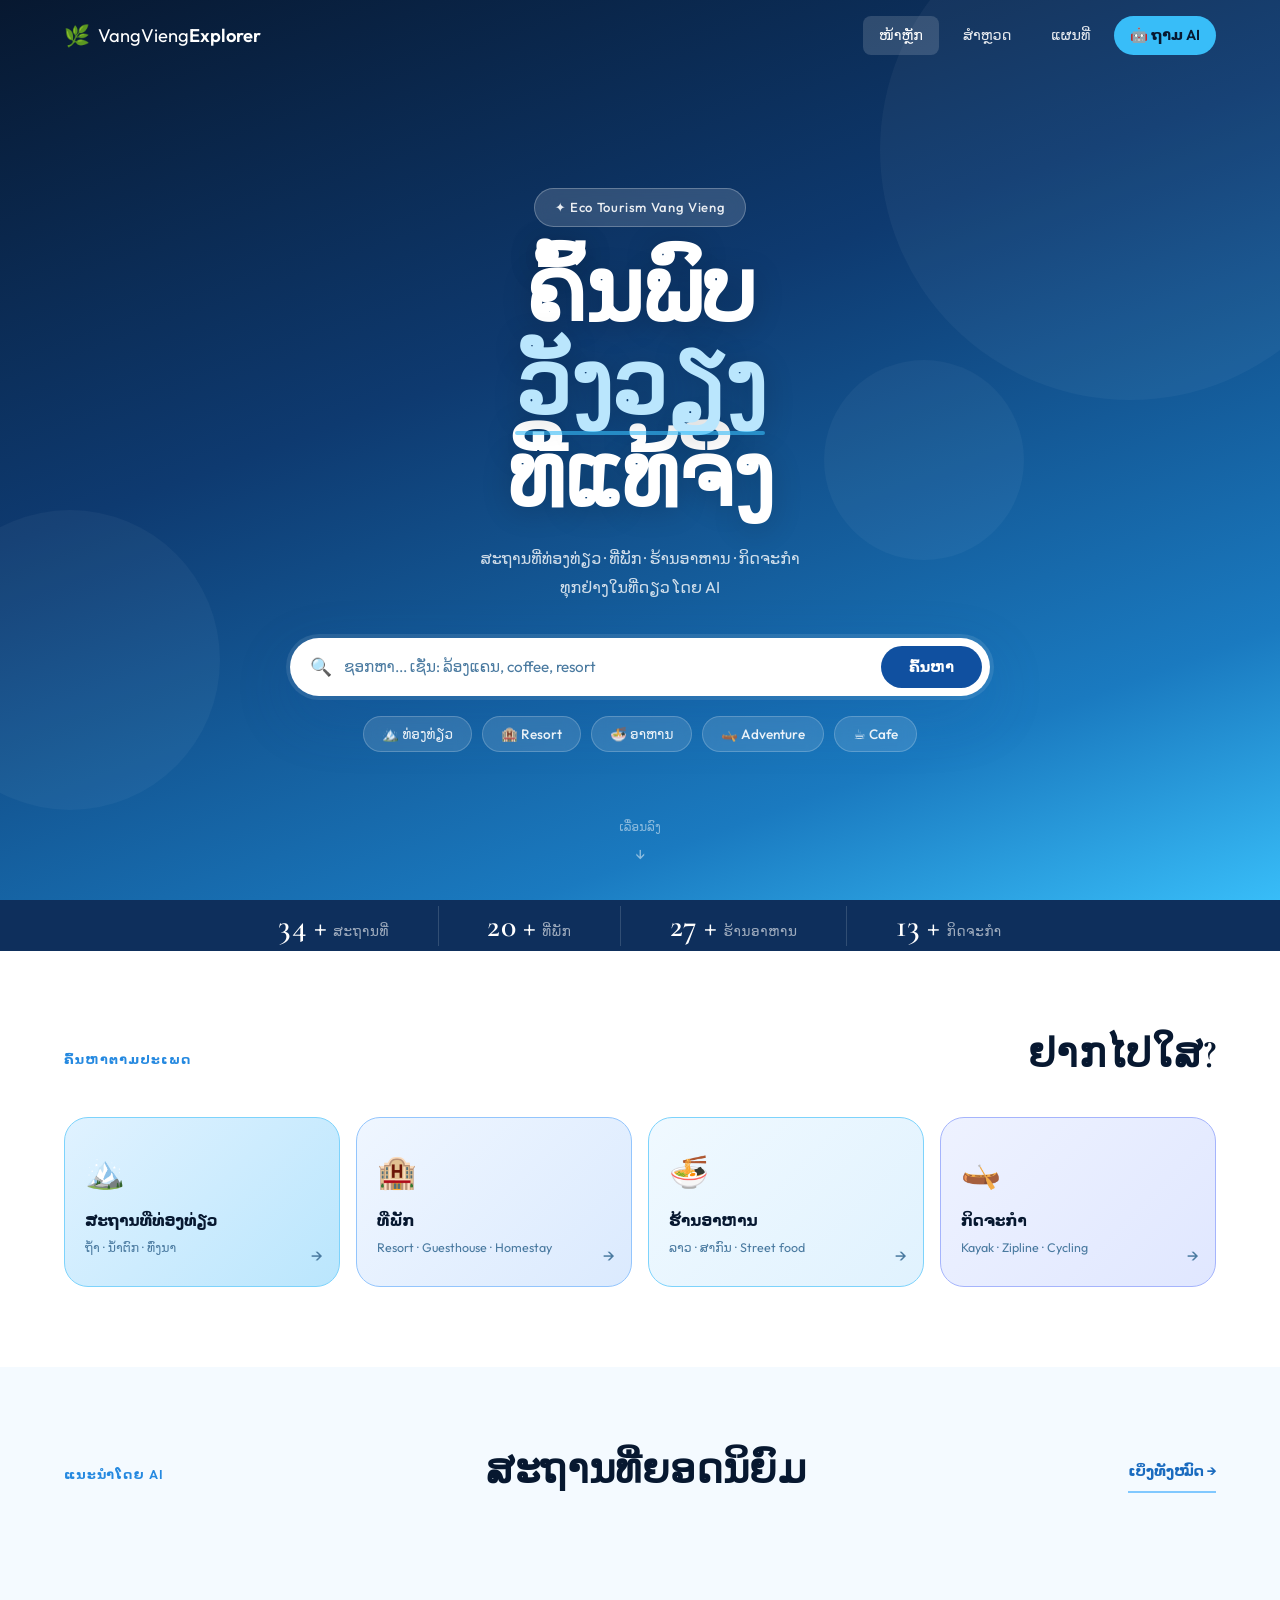
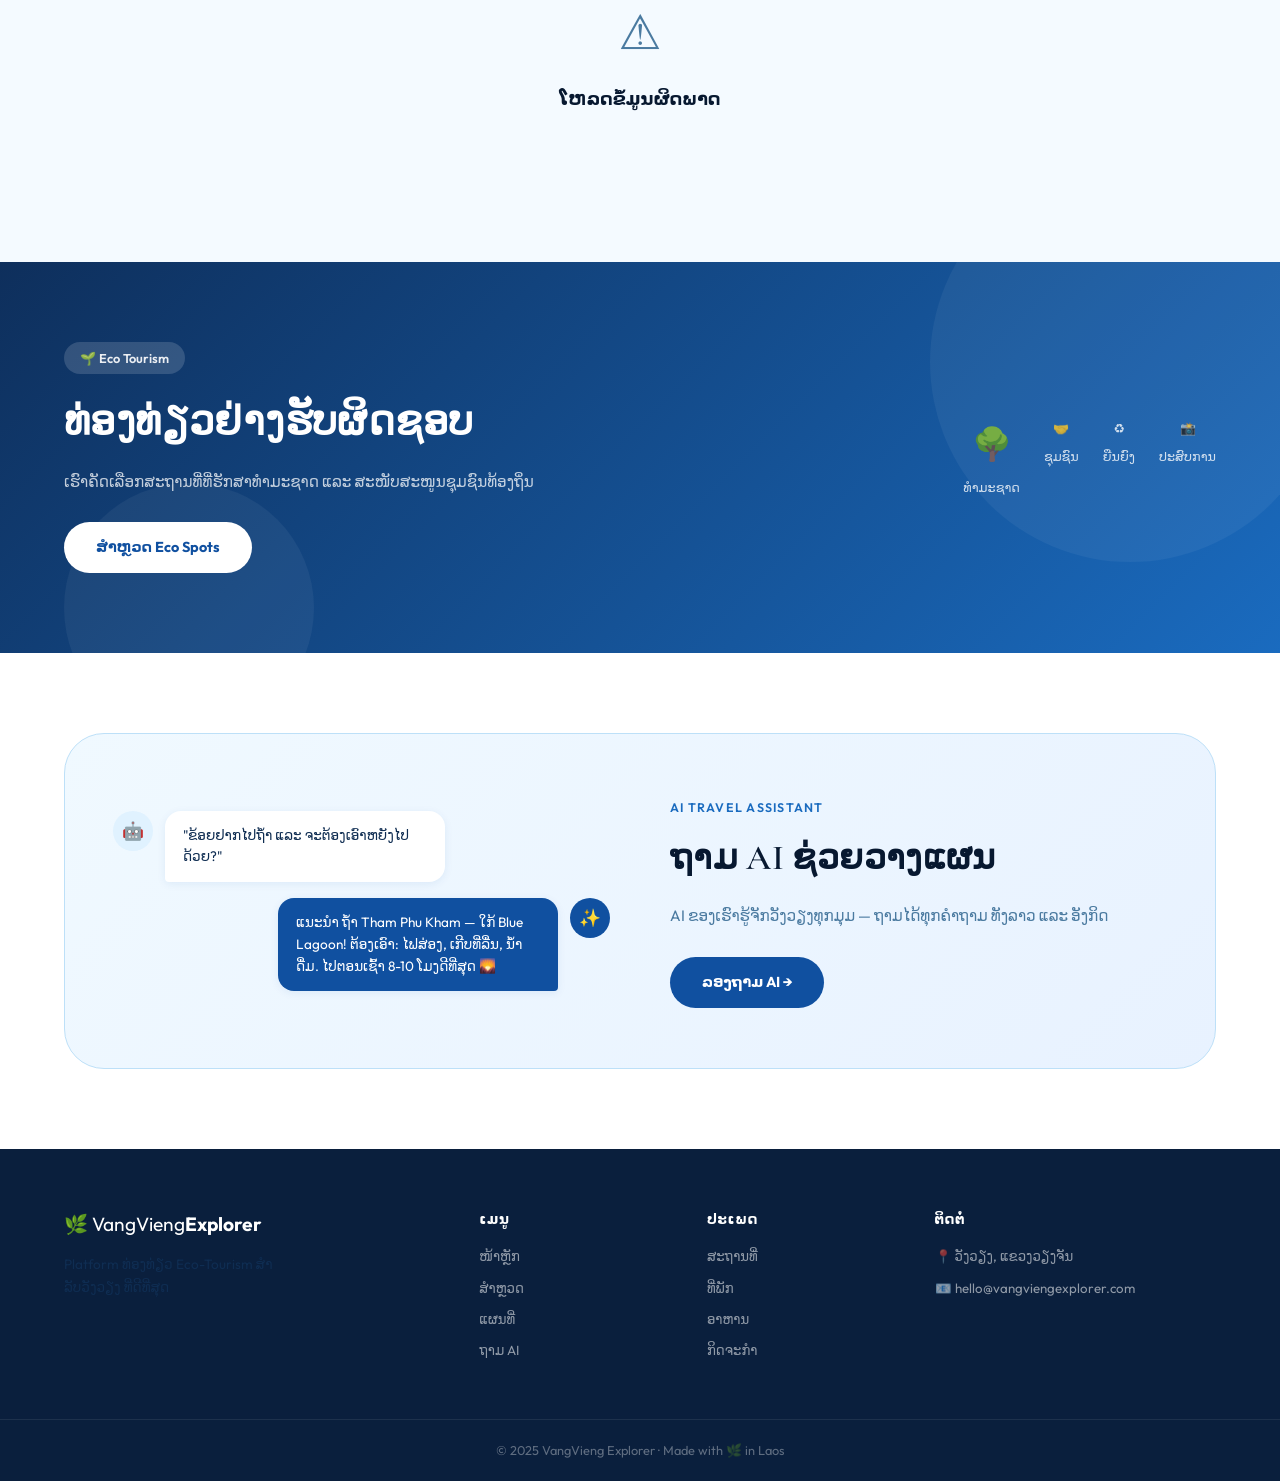
==== vangvieng-explorer/index.html @ 531b3ab0 "Add files via upload" ====
<!DOCTYPE html>
<html lang="lo">
<head>
  <meta charset="UTF-8" />
  <meta name="viewport" content="width=device-width, initial-scale=1.0" />
  <title>VangVieng Explorer 🌿</title>
  <link rel="stylesheet" href="css/style.css" />
  <link rel="preconnect" href="https://fonts.googleapis.com">
  <link rel="preconnect" href="https://fonts.gstatic.com" crossorigin>
  <link href="https://fonts.googleapis.com/css2?family=Cormorant+Garamond:wght@500;600;700;800&family=Outfit:wght@300;400;500;600;700&display=swap" rel="stylesheet">
</head>
<body>

  <!-- ═══════════════════════════════════════
       NAVBAR
  ═══════════════════════════════════════ -->
  <nav class="navbar" id="navbar">
    <div class="nav-container">
      <a href="index.html" class="nav-logo">
        <span class="logo-leaf">🌿</span>
        <span class="logo-text">VangVieng<strong>Explorer</strong></span>
      </a>
      <div class="nav-links" id="navLinks">
        <a href="index.html" class="nav-link active">ໜ້າຫຼັກ</a>
        <a href="pages/explore.html" class="nav-link">ສຳຫຼວດ</a>
        <a href="pages/map.html" class="nav-link">ແຜນທີ່</a>
        <a href="pages/ai-chat.html" class="nav-link nav-ai">🤖 ຖາມ AI</a>
      </div>
      <button class="hamburger" id="hamburger" aria-label="menu">
        <span></span><span></span><span></span>
      </button>
    </div>
  </nav>

  <!-- ═══════════════════════════════════════
       HERO
  ═══════════════════════════════════════ -->
  <section class="hero">
    <div class="hero-bg">
      <div class="hero-shape s1"></div>
      <div class="hero-shape s2"></div>
      <div class="hero-shape s3"></div>
    </div>
    <div class="hero-content">
      <div class="hero-badge">✦ Eco Tourism Vang Vieng</div>
      <h1 class="hero-title">
        ຄົ້ນພົບ<br/>
        <span class="hero-highlight">ວັງວຽງ</span><br/>
        ທີ່ແທ້ຈິງ
      </h1>
      <p class="hero-sub">ສະຖານທີ່ທ່ອງທ່ຽວ · ທີ່ພັກ · ຮ້ານອາຫານ · ກິດຈະກຳ<br>ທຸກຢ່າງໃນທີ່ດຽວ ໂດຍ AI</p>

      <!-- Search Bar -->
      <div class="search-box">
        <div class="search-icon">🔍</div>
        <input
          type="text"
          id="heroSearch"
          class="search-input"
          placeholder="ຊອກຫາ... ເຊັ່ນ: ລ້ອງແຄນ, coffee, resort"
          autocomplete="off"
        />
        <button class="search-btn" onclick="handleSearch()">ຄົ້ນຫາ</button>
      </div>

      <!-- Quick Tags -->
      <div class="quick-tags">
        <button class="tag" onclick="searchTag('ທ່ອງທ່ຽວ')">🏔️ ທ່ອງທ່ຽວ</button>
        <button class="tag" onclick="searchTag('resort')">🏨 Resort</button>
        <button class="tag" onclick="searchTag('ຮ້ານອາຫານ')">🍜 ອາຫານ</button>
        <button class="tag" onclick="searchTag('adventure')">🛶 Adventure</button>
        <button class="tag" onclick="searchTag('cafe')">☕ Cafe</button>
      </div>
    </div>

    <div class="hero-scroll">
      <span>ເລື່ອນລົງ</span>
      <div class="scroll-arrow">↓</div>
    </div>
  </section>

  <!-- ═══════════════════════════════════════
       STATS
  ═══════════════════════════════════════ -->
  <section class="stats-bar">
    <div class="stats-container">
      <div class="stat-item">
        <span class="stat-num" data-target="50">0</span>+
        <span class="stat-label">ສະຖານທີ່</span>
      </div>
      <div class="stat-divider"></div>
      <div class="stat-item">
        <span class="stat-num" data-target="30">0</span>+
        <span class="stat-label">ທີ່ພັກ</span>
      </div>
      <div class="stat-divider"></div>
      <div class="stat-item">
        <span class="stat-num" data-target="40">0</span>+
        <span class="stat-label">ຮ້ານອາຫານ</span>
      </div>
      <div class="stat-divider"></div>
      <div class="stat-item">
        <span class="stat-num" data-target="20">0</span>+
        <span class="stat-label">ກິດຈະກຳ</span>
      </div>
    </div>
  </section>

  <!-- ═══════════════════════════════════════
       CATEGORIES
  ═══════════════════════════════════════ -->
  <section class="section categories-section">
    <div class="container">
      <div class="section-header">
        <p class="section-label">ຄົ້ນຫາຕາມປະເພດ</p>
        <h2 class="section-title">ຢາກໄປໃສ?</h2>
      </div>

      <div class="categories-grid">
        <a href="pages/explore.html?cat=attraction" class="cat-card cat-attraction">
          <div class="cat-icon">🏔️</div>
          <div class="cat-info">
            <h3>ສະຖານທີ່ທ່ອງທ່ຽວ</h3>
            <p>ຖ້ຳ · ນ້ຳຕົກ · ທົ່ງນາ</p>
          </div>
          <div class="cat-arrow">→</div>
        </a>

        <a href="pages/explore.html?cat=hotel" class="cat-card cat-hotel">
          <div class="cat-icon">🏨</div>
          <div class="cat-info">
            <h3>ທີ່ພັກ</h3>
            <p>Resort · Guesthouse · Homestay</p>
          </div>
          <div class="cat-arrow">→</div>
        </a>

        <a href="pages/explore.html?cat=restaurant" class="cat-card cat-restaurant">
          <div class="cat-icon">🍜</div>
          <div class="cat-info">
            <h3>ຮ້ານອາຫານ</h3>
            <p>ລາວ · ສາກົນ · Street food</p>
          </div>
          <div class="cat-arrow">→</div>
        </a>

        <a href="pages/explore.html?cat=activity" class="cat-card cat-activity">
          <div class="cat-icon">🛶</div>
          <div class="cat-info">
            <h3>ກິດຈະກຳ</h3>
            <p>Kayak · Zipline · Cycling</p>
          </div>
          <div class="cat-arrow">→</div>
        </a>
      </div>
    </div>
  </section>

  <!-- ═══════════════════════════════════════
       FEATURED PLACES
  ═══════════════════════════════════════ -->
  <section class="section featured-section">
    <div class="container">
      <div class="section-header">
        <p class="section-label">ແນະນຳໂດຍ AI</p>
        <h2 class="section-title">ສະຖານທີ່ຍອດນິຍົມ</h2>
        <a href="pages/explore.html" class="see-all">ເບິ່ງທັງໝົດ →</a>
      </div>

      <div class="places-grid" id="featuredGrid">
        <!-- Populated by JS (later from Supabase) -->
      </div>
    </div>
  </section>

  <!-- ═══════════════════════════════════════
       ECO BANNER
  ═══════════════════════════════════════ -->
  <section class="eco-banner">
    <div class="eco-bg-shapes">
      <div class="eco-shape e1"></div>
      <div class="eco-shape e2"></div>
    </div>
    <div class="container eco-content">
      <div class="eco-text">
        <span class="eco-tag">🌱 Eco Tourism</span>
        <h2>ທ່ອງທ່ຽວຢ່າງຮັບຜິດຊອບ</h2>
        <p>ເຮົາຄັດເລືອກສະຖານທີ່ທີ່ຮັກສາທໍາມະຊາດ ແລະ ສະໜັບສະໜູນຊຸມຊົນທ້ອງຖິ່ນ</p>
        <a href="pages/explore.html?eco=true" class="btn-eco">ສຳຫຼວດ Eco Spots</a>
      </div>
      <div class="eco-icons">
        <div class="eco-icon-item">🌳<span>ທໍາມະຊາດ</span></div>
        <div class="eco-icon-item">🤝<span>ຊຸມຊົນ</span></div>
        <div class="eco-icon-item">♻️<span>ຍືນຍົງ</span></div>
        <div class="eco-icon-item">📸<span>ປະສົບການ</span></div>
      </div>
    </div>
  </section>

  <!-- ═══════════════════════════════════════
       AI PROMO
  ═══════════════════════════════════════ -->
  <section class="section ai-promo-section">
    <div class="container">
      <div class="ai-promo-card">
        <div class="ai-promo-left">
          <div class="ai-bubble">
            <div class="ai-avatar">🤖</div>
            <div class="ai-msg">
              <p>"ຂ້ອຍຢາກໄປຖ້ຳ ແລະ ຈະຕ້ອງເອົາຫຍັງໄປດ້ວຍ?"</p>
            </div>
          </div>
          <div class="ai-bubble reply">
            <div class="ai-avatar bot">✨</div>
            <div class="ai-msg bot-msg">
              <p>ແນະນຳ ຖ້ຳ Tham Phu Kham — ໃກ້ Blue Lagoon! ຕ້ອງເອົາ: ໄຟສ່ອງ, ເກີບທີ່ລື່ນ, ນ້ຳດື່ມ. ໄປຕອນເຊົ້າ 8-10 ໂມງດີທີ່ສຸດ 🌄</p>
            </div>
          </div>
        </div>
        <div class="ai-promo-right">
          <span class="ai-label">AI Travel Assistant</span>
          <h2>ຖາມ AI ຊ່ວຍວາງແຜນ</h2>
          <p>AI ຂອງເຮົາຮູ້ຈັກວັງວຽງທຸກມຸມ — ຖາມໄດ້ທຸກຄຳຖາມ ທັງລາວ ແລະ ອັງກິດ</p>
          <a href="pages/ai-chat.html" class="btn-primary">ລອງຖາມ AI →</a>
        </div>
      </div>
    </div>
  </section>

  <!-- ═══════════════════════════════════════
       FOOTER
  ═══════════════════════════════════════ -->
  <footer class="footer">
    <div class="container footer-grid">
      <div class="footer-brand">
        <div class="footer-logo">🌿 VangVieng<strong>Explorer</strong></div>
        <p>Platform ທ່ອງທ່ຽວ Eco-Tourism ສຳລັບວັງວຽງ ທີ່ດີທີ່ສຸດ</p>
      </div>
      <div class="footer-links">
        <h4>ເມນູ</h4>
        <a href="index.html">ໜ້າຫຼັກ</a>
        <a href="pages/explore.html">ສຳຫຼວດ</a>
        <a href="pages/map.html">ແຜນທີ່</a>
        <a href="pages/ai-chat.html">ຖາມ AI</a>
      </div>
      <div class="footer-links">
        <h4>ປະເພດ</h4>
        <a href="pages/explore.html?cat=attraction">ສະຖານທີ່</a>
        <a href="pages/explore.html?cat=hotel">ທີ່ພັກ</a>
        <a href="pages/explore.html?cat=restaurant">ອາຫານ</a>
        <a href="pages/explore.html?cat=activity">ກິດຈະກຳ</a>
      </div>
      <div class="footer-contact">
        <h4>ຕິດຕໍ່</h4>
        <p>📍 ວັງວຽງ, ແຂວງວຽງຈັນ</p>
        <p>📧 hello@vangviengexplorer.com</p>
      </div>
    </div>
    <div class="footer-bottom">
      <p>© 2025 VangVieng Explorer · Made with 🌿 in Laos</p>
    </div>
  </footer>

  <script src="js/supabase.js"></script>
  <script src="js/app.js"></script>
</body>
</html>
---- vangvieng-explorer/css/style.css ----
/* ═══════════════════════════════════════════════
   VangVieng Explorer — Design System
   Aesthetic: Organic Luxury · Lush Green · Warm Earth
═══════════════════════════════════════════════ */

/* ── VARIABLES ── */
:root {
  --green-900: #0a1f3d;
  --green-800: #0e2f5c;
  --green-700: #1050a0;
  --green-600: #1a6bbf;
  --green-500: #2589e0;
  --green-400: #4aaaf5;
  --green-300: #80c8ff;
  --green-100: #e0f2ff;
  --green-50:  #f0f9ff;

  --earth-700: #0a4a7a;
  --earth-500: #2272b0;
  --earth-300: #89c4f0;
  --earth-100: #e8f5ff;

  --gold:    #38bdf8;
  --gold-lt: #bae6fd;

  --dark:    #071830;
  --text:    #0f2d52;
  --muted:   #4a7aa0;
  --border:  #bde0f8;
  --bg:      #f4faff;
  --white:   #ffffff;

  --font-display: 'Cormorant Garamond', Georgia, serif;
  --font-body:    'Outfit', system-ui, sans-serif;

  --shadow-sm: 0 2px 8px rgba(16, 80, 160, 0.08);
  --shadow-md: 0 8px 32px rgba(16, 80, 160, 0.13);
  --shadow-lg: 0 20px 60px rgba(16, 80, 160, 0.18);

  --radius-sm: 8px;
  --radius-md: 16px;
  --radius-lg: 24px;
  --radius-xl: 40px;

  --transition: 0.3s cubic-bezier(0.4, 0, 0.2, 1);
}

/* ── RESET ── */
*, *::before, *::after { box-sizing: border-box; margin: 0; padding: 0; }
html { scroll-behavior: smooth; font-size: 16px; }
body {
  font-family: var(--font-body);
  background: var(--bg);
  color: var(--text);
  line-height: 1.6;
  overflow-x: hidden;
}
a { text-decoration: none; color: inherit; }
img { max-width: 100%; display: block; }
button { cursor: pointer; border: none; font-family: var(--font-body); }

/* ── CONTAINER ── */
.container { max-width: 1200px; margin: 0 auto; padding: 0 24px; }

/* ══════════════════════════════════════════
   NAVBAR
══════════════════════════════════════════ */
.navbar {
  position: fixed; top: 0; left: 0; right: 0; z-index: 1000;
  padding: 16px 0;
  transition: var(--transition);
}
.navbar.scrolled {
  background: rgba(255,255,255,0.95);
  backdrop-filter: blur(20px);
  box-shadow: var(--shadow-sm);
  padding: 12px 0;
}
.nav-container {
  max-width: 1200px; margin: 0 auto; padding: 0 24px;
  display: flex; align-items: center; justify-content: space-between;
}
.nav-logo {
  display: flex; align-items: center; gap: 8px;
  font-family: var(--font-body); font-size: 1.15rem; color: var(--white);
  transition: var(--transition);
}
.navbar.scrolled .nav-logo { color: var(--dark); }
.logo-leaf { font-size: 1.3rem; }
.nav-logo strong { font-weight: 600; }

.nav-links { display: flex; align-items: center; gap: 8px; }
.nav-link {
  padding: 8px 16px; border-radius: var(--radius-sm);
  font-size: 0.9rem; font-weight: 500; color: rgba(255,255,255,0.9);
  transition: var(--transition);
}
.navbar.scrolled .nav-link { color: var(--text); }
.nav-link:hover, .nav-link.active { background: rgba(255,255,255,0.15); color: var(--white); }
.navbar.scrolled .nav-link:hover, .navbar.scrolled .nav-link.active {
  background: var(--green-100); color: var(--green-700);
}
.nav-ai {
  background: var(--gold) !important; color: var(--dark) !important;
  font-weight: 600; border-radius: var(--radius-xl);
}
.nav-ai:hover { background: var(--gold-lt) !important; transform: translateY(-1px); }

.hamburger { display: none; flex-direction: column; gap: 5px; background: none; padding: 4px; }
.hamburger span {
  display: block; width: 22px; height: 2px;
  background: var(--white); border-radius: 2px; transition: var(--transition);
}
.navbar.scrolled .hamburger span { background: var(--dark); }

/* ══════════════════════════════════════════
   HERO
══════════════════════════════════════════ */
.hero {
  min-height: 100vh;
  background: linear-gradient(160deg, #071830 0%, #0e3a70 40%, #1a7ac0 80%, #38bdf8 100%);
  display: flex; flex-direction: column; align-items: center; justify-content: center;
  position: relative; overflow: hidden;
  padding: 120px 24px 80px;
}

.hero-bg { position: absolute; inset: 0; pointer-events: none; }
.hero-shape {
  position: absolute; border-radius: 50%;
  background: rgba(255,255,255,0.04);
  animation: floatShape 8s ease-in-out infinite;
}
.s1 { width: 500px; height: 500px; top: -100px; right: -100px; animation-delay: 0s; }
.s2 { width: 300px; height: 300px; bottom: 10%; left: -80px; animation-delay: 2s; }
.s3 { width: 200px; height: 200px; top: 40%; right: 20%; animation-delay: 4s; }

@keyframes floatShape {
  0%, 100% { transform: translateY(0) scale(1); }
  50% { transform: translateY(-20px) scale(1.03); }
}

.hero-content {
  position: relative; z-index: 2;
  max-width: 700px; width: 100%; text-align: center;
  animation: heroFadeIn 1s ease-out;
}
@keyframes heroFadeIn {
  from { opacity: 0; transform: translateY(30px); }
  to   { opacity: 1; transform: translateY(0); }
}

.hero-badge {
  display: inline-block; margin-bottom: 20px;
  padding: 8px 20px; border-radius: var(--radius-xl);
  background: rgba(255,255,255,0.15); border: 1px solid rgba(255,255,255,0.25);
  color: rgba(255,255,255,0.9); font-size: 0.82rem; font-weight: 500;
  letter-spacing: 0.05em; backdrop-filter: blur(10px);
}

.hero-title {
  font-family: var(--font-display);
  font-size: clamp(3rem, 8vw, 5.5rem);
  font-weight: 700; line-height: 1.05;
  color: var(--white);
  margin-bottom: 20px;
  letter-spacing: -0.01em;
  text-shadow: 0 4px 30px rgba(0,0,0,0.2);
}
.hero-highlight {
  color: var(--gold-lt);
  position: relative;
}
.hero-highlight::after {
  content: '';
  position: absolute; bottom: 4px; left: 0; right: 0; height: 4px;
  background: var(--gold); border-radius: 2px; opacity: 0.6;
}

.hero-sub {
  color: rgba(255,255,255,0.8); font-size: 1rem;
  margin-bottom: 36px; line-height: 1.8;
}

/* Search Box */
.search-box {
  display: flex; align-items: center; gap: 12px;
  background: var(--white); border-radius: var(--radius-xl);
  padding: 8px 8px 8px 20px;
  box-shadow: var(--shadow-lg), 0 0 0 4px rgba(255,255,255,0.1);
  margin-bottom: 20px;
  transition: var(--transition);
}
.search-box:focus-within {
  box-shadow: var(--shadow-lg), 0 0 0 4px rgba(255,255,255,0.3);
}
.search-icon { font-size: 1.1rem; flex-shrink: 0; }
.search-input {
  flex: 1; border: none; outline: none; background: none;
  font-family: var(--font-body); font-size: 0.95rem; color: var(--text);
}
.search-input::placeholder { color: var(--muted); }
.search-btn {
  padding: 12px 28px; border-radius: var(--radius-xl);
  background: var(--green-700); color: var(--white);
  font-size: 0.9rem; font-weight: 600;
  transition: var(--transition); flex-shrink: 0;
}
.search-btn:hover { background: var(--green-600); transform: scale(1.02); }

/* Quick Tags */
.quick-tags { display: flex; flex-wrap: wrap; gap: 10px; justify-content: center; }
.tag {
  padding: 8px 18px; border-radius: var(--radius-xl);
  background: rgba(255,255,255,0.12); border: 1px solid rgba(255,255,255,0.2);
  color: rgba(255,255,255,0.9); font-size: 0.85rem; font-weight: 500;
  transition: var(--transition); backdrop-filter: blur(8px);
}
.tag:hover { background: rgba(255,255,255,0.22); transform: translateY(-2px); }

/* Hero Scroll */
.hero-scroll {
  position: absolute; bottom: 32px; left: 50%; transform: translateX(-50%);
  display: flex; flex-direction: column; align-items: center; gap: 6px;
  color: rgba(255,255,255,0.5); font-size: 0.75rem; z-index: 2;
  animation: bounceDown 2s ease-in-out infinite;
}
.scroll-arrow { font-size: 1rem; }
@keyframes bounceDown {
  0%, 100% { transform: translateX(-50%) translateY(0); }
  50% { transform: translateX(-50%) translateY(8px); }
}

/* ══════════════════════════════════════════
   STATS BAR
══════════════════════════════════════════ */
.stats-bar {
  background: var(--green-800);
}
.stats-container {
  max-width: 800px; margin: 0 auto; padding: 0 24px;
  display: flex; align-items: center; justify-content: space-around; flex-wrap: wrap; gap: 20px;
}
.stat-item {
  display: flex; align-items: baseline; gap: 6px;
  color: var(--white); font-size: 2rem; font-weight: 600;
  font-family: var(--font-display); letter-spacing: 0.02em;
}
.stat-label { font-size: 0.85rem; font-weight: 400; color: rgba(255,255,255,0.6); font-family: var(--font-body); }
.stat-divider { width: 1px; height: 40px; background: rgba(255,255,255,0.15); }

/* ══════════════════════════════════════════
   SECTIONS
══════════════════════════════════════════ */
.section { padding: 80px 0; }
.section-header {
  display: flex; align-items: flex-end; justify-content: space-between;
  flex-wrap: wrap; gap: 12px; margin-bottom: 40px;
}
.section-label {
  font-size: 0.8rem; font-weight: 600; letter-spacing: 0.1em;
  color: var(--green-500); text-transform: uppercase; margin-bottom: 8px;
}
.section-title {
  font-family: var(--font-display); font-size: clamp(1.8rem, 4vw, 2.5rem);
  color: var(--dark); font-weight: 600; line-height: 1.15;
  letter-spacing: 0.01em;
}
.see-all {
  font-size: 0.9rem; font-weight: 600; color: var(--green-600);
  padding: 8px 0; border-bottom: 2px solid var(--green-300);
  transition: var(--transition); white-space: nowrap;
}
.see-all:hover { color: var(--green-800); border-color: var(--green-600); }

/* ══════════════════════════════════════════
   CATEGORIES
══════════════════════════════════════════ */
.categories-section { background: var(--white); }
.categories-grid {
  display: grid; grid-template-columns: repeat(2, 1fr); gap: 16px;
}
@media (min-width: 768px) { .categories-grid { grid-template-columns: repeat(4, 1fr); } }

.cat-card {
  display: flex; flex-direction: column; align-items: flex-start;
  padding: 28px 20px; border-radius: var(--radius-lg);
  position: relative; overflow: hidden;
  transition: var(--transition); cursor: pointer;
  border: 1px solid transparent;
}
.cat-card:hover { transform: translateY(-4px); box-shadow: var(--shadow-md); }
.cat-attraction { background: linear-gradient(135deg, #e0f2ff 0%, #bae6fd 100%); border-color: #7dd3fc; }
.cat-hotel      { background: linear-gradient(135deg, #eff6ff 0%, #dbeafe 100%); border-color: #93c5fd; }
.cat-restaurant { background: linear-gradient(135deg, #f0f9ff 0%, #e0f2fe 100%); border-color: #7dd3fc; }
.cat-activity   { background: linear-gradient(135deg, #eef2ff 0%, #e0e7ff 100%); border-color: #a5b4fc; }

.cat-icon { font-size: 2rem; margin-bottom: 12px; }
.cat-info h3 { font-size: 0.95rem; font-weight: 600; color: var(--dark); margin-bottom: 4px; }
.cat-info p  { font-size: 0.78rem; color: var(--muted); }
.cat-arrow {
  position: absolute; bottom: 16px; right: 16px;
  font-size: 1.1rem; color: var(--muted);
  transition: var(--transition);
}
.cat-card:hover .cat-arrow { transform: translateX(4px); color: var(--green-600); }

/* ══════════════════════════════════════════
   PLACE CARDS
══════════════════════════════════════════ */
.featured-section { background: var(--bg); }
.places-grid {
  display: grid;
  grid-template-columns: repeat(auto-fill, minmax(280px, 1fr));
  gap: 24px;
}

.place-card {
  background: var(--white); border-radius: var(--radius-lg);
  overflow: hidden; box-shadow: var(--shadow-sm);
  transition: var(--transition); border: 1px solid var(--border);
  cursor: pointer;
}
.place-card:hover { transform: translateY(-6px); box-shadow: var(--shadow-md); }

.card-img {
  width: 100%; aspect-ratio: 4/3; object-fit: cover;
  background: linear-gradient(135deg, var(--green-100), var(--green-200));
  display: flex; align-items: center; justify-content: center;
  font-size: 3rem;
}
.card-img-placeholder { width: 100%; aspect-ratio: 4/3; display: flex; align-items: center; justify-content: center; font-size: 3rem; }

.card-body { padding: 18px; }
.card-meta {
  display: flex; align-items: center; justify-content: space-between;
  margin-bottom: 8px;
}
.card-cat {
  font-size: 0.72rem; font-weight: 600; letter-spacing: 0.06em;
  text-transform: uppercase; color: var(--green-600);
  background: var(--green-100); padding: 3px 10px; border-radius: var(--radius-xl);
}
.card-eco {
  font-size: 0.72rem; background: #e8f5ee; color: var(--green-700);
  padding: 3px 10px; border-radius: var(--radius-xl); font-weight: 600;
}
.card-title { font-size: 1rem; font-weight: 600; color: var(--dark); margin-bottom: 6px; }
.card-desc  { font-size: 0.83rem; color: var(--muted); line-height: 1.5; margin-bottom: 14px; }
.card-footer {
  display: flex; align-items: center; justify-content: space-between;
  padding-top: 14px; border-top: 1px solid var(--border);
}
.card-rating { display: flex; align-items: center; gap: 4px; font-size: 0.83rem; font-weight: 600; color: var(--gold); }
.card-price  { font-size: 0.83rem; color: var(--muted); }

/* ══════════════════════════════════════════
   ECO BANNER
══════════════════════════════════════════ */
.eco-banner {
  background: linear-gradient(135deg, #0e2f5c 0%, #1a6bbf 100%);
  padding: 80px 0; position: relative; overflow: hidden;
}
.eco-bg-shapes { position: absolute; inset: 0; pointer-events: none; }
.eco-shape { position: absolute; border-radius: 50%; background: rgba(255,255,255,0.05); }
.e1 { width: 400px; height: 400px; top: -100px; right: -50px; }
.e2 { width: 250px; height: 250px; bottom: -80px; left: 5%; }

.eco-content {
  position: relative; z-index: 2;
  display: flex; align-items: center; justify-content: space-between;
  flex-wrap: wrap; gap: 40px;
}
.eco-text { max-width: 500px; }
.eco-tag {
  display: inline-block; margin-bottom: 16px;
  background: rgba(255,255,255,0.15); color: rgba(255,255,255,0.9);
  padding: 6px 16px; border-radius: var(--radius-xl); font-size: 0.8rem; font-weight: 600;
}
.eco-text h2 {
  font-family: var(--font-display); font-size: clamp(1.8rem, 4vw, 2.5rem);
  color: var(--white); margin-bottom: 16px; font-weight: 600; letter-spacing: 0.01em;
}
.eco-text p { color: rgba(255,255,255,0.75); font-size: 0.95rem; margin-bottom: 28px; }
.btn-eco {
  display: inline-block; padding: 14px 32px; border-radius: var(--radius-xl);
  background: var(--white); color: var(--green-700);
  font-weight: 700; font-size: 0.9rem; transition: var(--transition);
}
.btn-eco:hover { background: var(--green-100); transform: translateY(-2px); }

.eco-icons { display: flex; gap: 24px; flex-wrap: wrap; }
.eco-icon-item {
  display: flex; flex-direction: column; align-items: center; gap: 8px;
  color: rgba(255,255,255,0.8); font-size: 0.8rem; font-weight: 500;
}
.eco-icon-item:first-child { font-size: 2rem; }
.eco-icon-item span { font-size: 0.8rem; }

/* ══════════════════════════════════════════
   AI PROMO
══════════════════════════════════════════ */
.ai-promo-section { background: var(--white); }
.ai-promo-card {
  display: flex; align-items: center; gap: 60px;
  background: linear-gradient(135deg, #f0f9ff 0%, #e8f2ff 100%);
  border: 1px solid var(--border); border-radius: var(--radius-xl);
  padding: 60px 48px; flex-wrap: wrap;
}
.ai-promo-left { flex: 1; min-width: 280px; display: flex; flex-direction: column; gap: 16px; }
.ai-bubble {
  display: flex; align-items: flex-start; gap: 12px;
}
.ai-bubble.reply { flex-direction: row-reverse; }
.ai-avatar {
  width: 40px; height: 40px; border-radius: 50%;
  background: var(--green-100); display: flex; align-items: center; justify-content: center;
  font-size: 1.1rem; flex-shrink: 0;
}
.ai-avatar.bot { background: var(--green-700); }
.ai-msg {
  background: var(--white); border-radius: var(--radius-md); border-radius: 16px 16px 16px 4px;
  padding: 14px 18px; box-shadow: var(--shadow-sm); max-width: 280px;
}
.ai-msg.bot-msg {
  background: var(--green-700); color: var(--white);
  border-radius: 16px 16px 4px 16px;
}
.ai-msg p { font-size: 0.85rem; line-height: 1.6; }

.ai-promo-right { flex: 1; min-width: 260px; }
.ai-label {
  display: inline-block; margin-bottom: 12px;
  font-size: 0.78rem; font-weight: 600; letter-spacing: 0.1em;
  color: var(--green-600); text-transform: uppercase;
}
.ai-promo-right h2 {
  font-family: var(--font-display); font-size: clamp(1.8rem, 3vw, 2.2rem);
  color: var(--dark); margin-bottom: 16px; font-weight: 600; letter-spacing: 0.01em;
}
.ai-promo-right p { color: var(--muted); font-size: 0.95rem; margin-bottom: 28px; line-height: 1.7; }
.btn-primary {
  display: inline-block; padding: 14px 32px; border-radius: var(--radius-xl);
  background: var(--green-700); color: var(--white);
  font-weight: 700; font-size: 0.9rem; transition: var(--transition);
}
.btn-primary:hover { background: var(--green-600); transform: translateY(-2px); box-shadow: var(--shadow-md); }

/* ══════════════════════════════════════════
   FOOTER
══════════════════════════════════════════ */
.footer {
  background: var(--green-900);
  padding: 60px 0 0;
}
.footer-grid {
  display: grid; grid-template-columns: 2fr 1fr 1fr 1.5fr;
  gap: 40px; padding-bottom: 48px;
}
@media (max-width: 768px) { .footer-grid { grid-template-columns: 1fr 1fr; } }
@media (max-width: 480px) { .footer-grid { grid-template-columns: 1fr; } }

.footer-logo {
  font-size: 1.2rem; color: var(--white); margin-bottom: 14px;
}
.footer-brand p { font-size: 0.85rem; line-height: 1.7; max-width: 220px; }
.footer-links h4, .footer-contact h4 {
  color: var(--white); font-size: 0.85rem; font-weight: 600;
  margin-bottom: 16px; letter-spacing: 0.05em;
}
.footer-links a, .footer-contact p {
  display: block; font-size: 0.83rem; color: rgba(255,255,255,0.55);
  margin-bottom: 10px; transition: var(--transition);
}
.footer-links a:hover { color: var(--green-300); padding-left: 4px; }
.footer-bottom {
  border-top: 1px solid rgba(255,255,255,0.08);
  padding: 20px 24px; text-align: center;
  font-size: 0.8rem; color: rgba(255,255,255,0.35);
}

/* ══════════════════════════════════════════
   UTILITIES
══════════════════════════════════════════ */
.loading-card {
  background: linear-gradient(90deg, #f0f0f0 25%, #e8e8e8 50%, #f0f0f0 75%);
  background-size: 200% 100%; border-radius: var(--radius-lg);
  animation: shimmer 1.5s infinite; height: 320px;
}
@keyframes shimmer {
  0%   { background-position: 200% 0; }
  100% { background-position: -200% 0; }
}

.empty-state {
  text-align: center; padding: 60px 24px; color: var(--muted);
  grid-column: 1 / -1;
}
.empty-state .empty-icon { font-size: 3rem; margin-bottom: 16px; }
.empty-state h3 { font-size: 1.1rem; color: var(--dark); margin-bottom: 8px; }

/* ══════════════════════════════════════════
   RESPONSIVE
══════════════════════════════════════════ */
@media (max-width: 768px) {
  .nav-links {
    display: none; position: fixed; top: 0; left: 0; right: 0; bottom: 0;
    background: var(--green-900); flex-direction: column;
    align-items: center; justify-content: center; gap: 16px;
    z-index: 999;
  }
  .nav-links.open { display: flex; }
  .nav-link { font-size: 1.2rem !important; color: var(--white) !important; }
  .hamburger { display: flex; z-index: 1000; }

  .hero { padding: 100px 24px 60px; }
  .search-box { flex-wrap: wrap; border-radius: var(--radius-lg); }
  .search-btn { width: 100%; padding: 12px; border-radius: var(--radius-md); }

  .stats-container { justify-content: center; gap: 24px; }
  .stat-divider { display: none; }

  .categories-grid { grid-template-columns: 1fr 1fr; }

  .eco-content { flex-direction: column; }
  .eco-icons { justify-content: center; }

  .ai-promo-card { padding: 32px 24px; gap: 32px; }

  .section { padding: 56px 0; }
}

@media (max-width: 480px) {
  .hero-title { font-size: 2.8rem; }
  .quick-tags { gap: 8px; }
  .tag { font-size: 0.78rem; padding: 6px 14px; }
  .categories-grid { grid-template-columns: 1fr; }
}
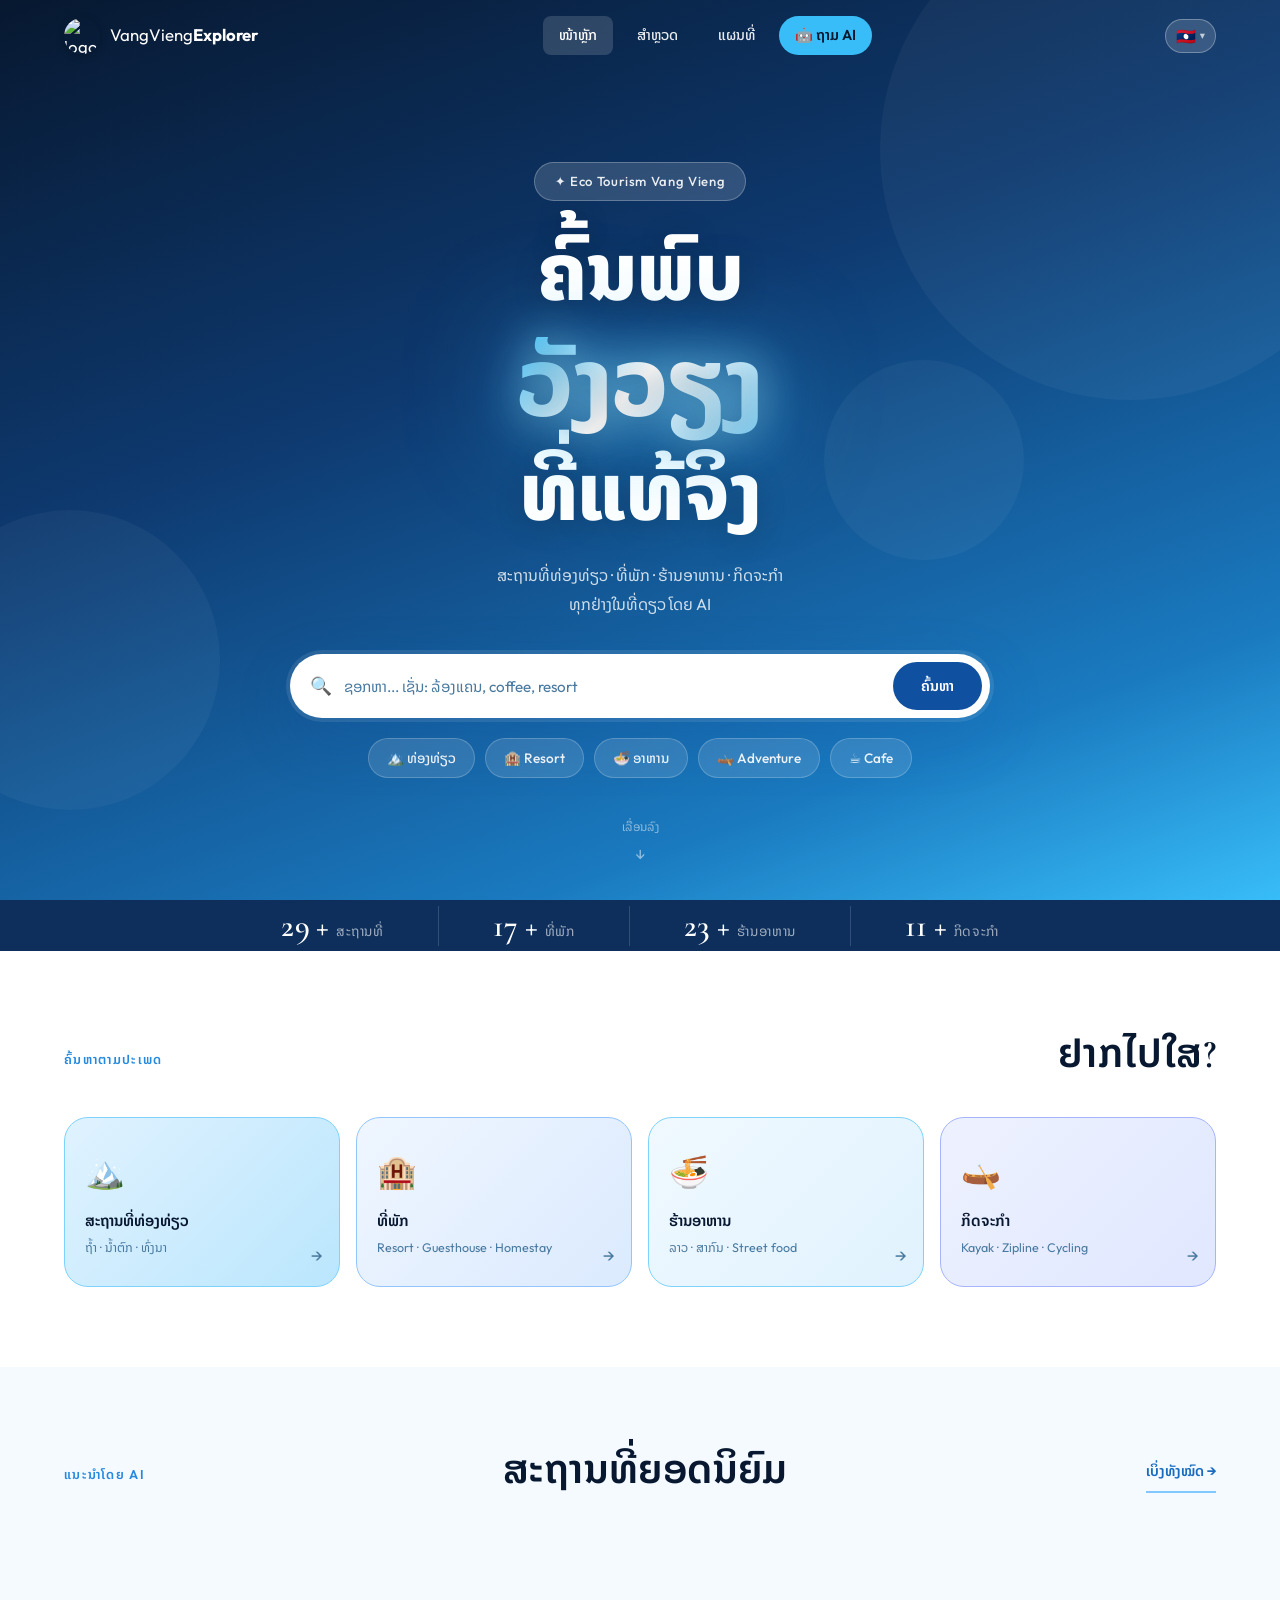
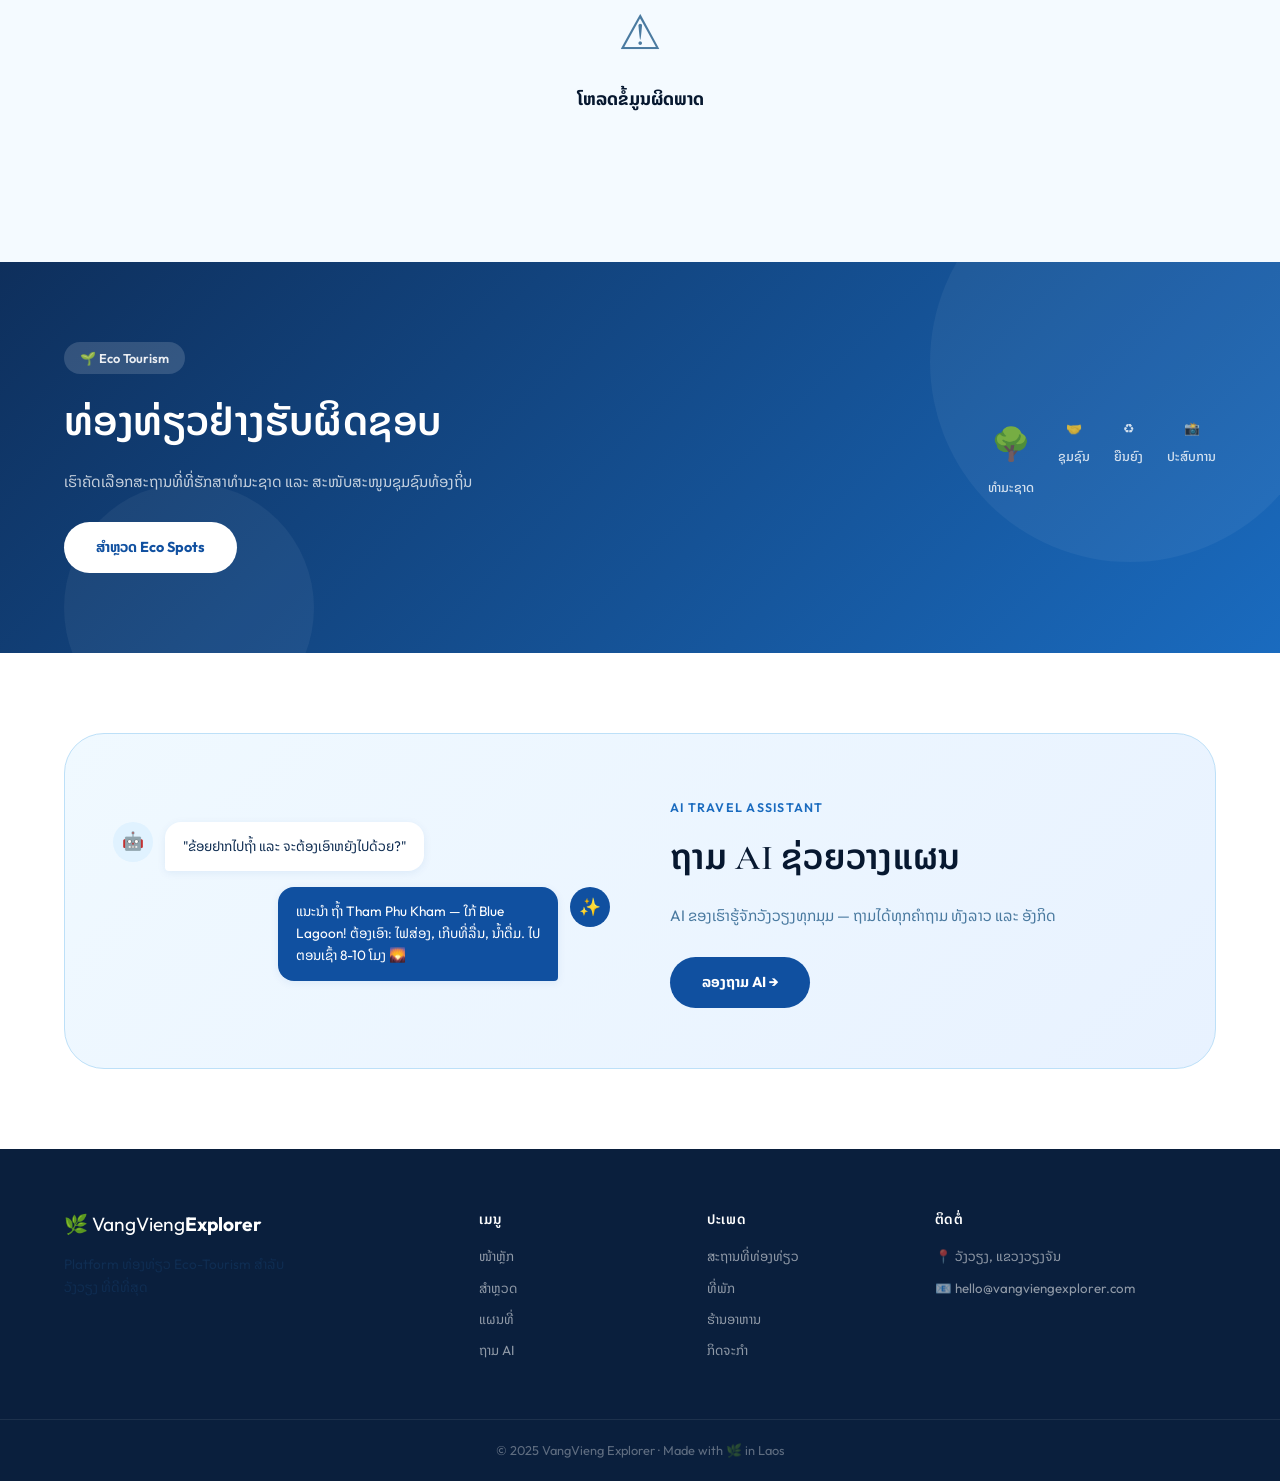
==== commit 2933d64d: "Add files via upload" ====
--- a/vangvieng-explorer/index.html
+++ b/vangvieng-explorer/index.html
@@ -7,24 +7,35 @@
   <link rel="stylesheet" href="css/style.css" />
   <link rel="preconnect" href="https://fonts.googleapis.com">
   <link rel="preconnect" href="https://fonts.gstatic.com" crossorigin>
-  <link href="https://fonts.googleapis.com/css2?family=Cormorant+Garamond:wght@500;600;700;800&family=Outfit:wght@300;400;500;600;700&display=swap" rel="stylesheet">
+  <link href="https://fonts.googleapis.com/css2?family=Cormorant+Garamond:wght@500;600;700;800&family=Outfit:wght@300;400;500;600;700&family=Noto+Sans+Lao:wght@400;600;700;800&display=swap" rel="stylesheet">
 </head>
 <body>
 
-  <!-- ═══════════════════════════════════════
-       NAVBAR
-  ═══════════════════════════════════════ -->
   <nav class="navbar" id="navbar">
     <div class="nav-container">
       <a href="index.html" class="nav-logo">
-        <span class="logo-leaf">🌿</span>
+        <img src="assets/logo.png" alt="logo" class="nav-logo-img" />
         <span class="logo-text">VangVieng<strong>Explorer</strong></span>
       </a>
       <div class="nav-links" id="navLinks">
-        <a href="index.html" class="nav-link active">ໜ້າຫຼັກ</a>
-        <a href="pages/explore.html" class="nav-link">ສຳຫຼວດ</a>
-        <a href="pages/map.html" class="nav-link">ແຜນທີ່</a>
-        <a href="pages/ai-chat.html" class="nav-link nav-ai">🤖 ຖາມ AI</a>
+        <a href="index.html" class="nav-link active" data-i18n="nav.home">ໜ້າຫຼັກ</a>
+        <a href="pages/explore.html" class="nav-link" data-i18n="nav.explore">ສຳຫຼວດ</a>
+        <a href="pages/map.html" class="nav-link" data-i18n="nav.map">ແຜນທີ່</a>
+        <a href="pages/ai-chat.html" class="nav-link nav-ai" data-i18n="nav.ai">🤖 ຖາມ AI</a>
+      </div>
+      <div class="lang-dropdown" id="langDropdown">
+        <button class="lang-toggle" id="langToggle" onclick="toggleLangMenu()">
+          <span id="langFlag">🇱🇦</span>
+          
+          <span class="lang-arrow">▾</span>
+        </button>
+        <div class="lang-menu" id="langMenu">
+          <button class="lang-option active" data-lang="lo" onclick="selectLang('lo','🇱🇦','ລາວ')">🇱🇦 ລາວ</button>
+          <button class="lang-option" data-lang="en" onclick="selectLang('en','🇬🇧','English')">🇬🇧 English</button>
+          <button class="lang-option" data-lang="zh" onclick="selectLang('zh','🇨🇳','中文')">🇨🇳 中文</button>
+          <button class="lang-option" data-lang="th" onclick="selectLang('th','🇹🇭','ไทย')">🇹🇭 ไทย</button>
+          <button class="lang-option" data-lang="ko" onclick="selectLang('ko','🇰🇷','한국어')">🇰🇷 한국어</button>
+        </div>
       </div>
       <button class="hamburger" id="hamburger" aria-label="menu">
         <span></span><span></span><span></span>
@@ -32,236 +43,184 @@
     </div>
   </nav>
 
-  <!-- ═══════════════════════════════════════
-       HERO
-  ═══════════════════════════════════════ -->
+  <!-- HERO -->
   <section class="hero">
     <div class="hero-bg">
-      <div class="hero-shape s1"></div>
-      <div class="hero-shape s2"></div>
-      <div class="hero-shape s3"></div>
+      <div class="hero-shape s1"></div><div class="hero-shape s2"></div><div class="hero-shape s3"></div>
     </div>
     <div class="hero-content">
-      <div class="hero-badge">✦ Eco Tourism Vang Vieng</div>
+      <div class="hero-badge">✦ <span data-i18n="hero.badge">Eco Tourism Vang Vieng</span></div>
       <h1 class="hero-title">
-        ຄົ້ນພົບ<br/>
+        <span data-i18n="hero.line1">ຄົ້ນພົບ</span><br/>
         <span class="hero-highlight">ວັງວຽງ</span><br/>
-        ທີ່ແທ້ຈິງ
+        <span data-i18n="hero.line2">ທີ່ແທ້ຈິງ</span>
       </h1>
-      <p class="hero-sub">ສະຖານທີ່ທ່ອງທ່ຽວ · ທີ່ພັກ · ຮ້ານອາຫານ · ກິດຈະກຳ<br>ທຸກຢ່າງໃນທີ່ດຽວ ໂດຍ AI</p>
-
-      <!-- Search Bar -->
+      <p class="hero-sub" data-i18n="hero.sub">ສະຖານທີ່ທ່ອງທ່ຽວ · ທີ່ພັກ · ຮ້ານອາຫານ · ກິດຈະກຳ<br>ທຸກຢ່າງໃນທີ່ດຽວ ໂດຍ AI</p>
       <div class="search-box">
         <div class="search-icon">🔍</div>
-        <input
-          type="text"
-          id="heroSearch"
-          class="search-input"
-          placeholder="ຊອກຫາ... ເຊັ່ນ: ລ້ອງແຄນ, coffee, resort"
-          autocomplete="off"
-        />
-        <button class="search-btn" onclick="handleSearch()">ຄົ້ນຫາ</button>
-      </div>
-
-      <!-- Quick Tags -->
+        <input type="text" id="heroSearch" class="search-input" placeholder="ຊອກຫາ..." autocomplete="off" />
+        <button class="search-btn" onclick="handleSearch()" data-i18n="search.btn">ຄົ້ນຫາ</button>
+      </div>
       <div class="quick-tags">
-        <button class="tag" onclick="searchTag('ທ່ອງທ່ຽວ')">🏔️ ທ່ອງທ່ຽວ</button>
-        <button class="tag" onclick="searchTag('resort')">🏨 Resort</button>
-        <button class="tag" onclick="searchTag('ຮ້ານອາຫານ')">🍜 ອາຫານ</button>
-        <button class="tag" onclick="searchTag('adventure')">🛶 Adventure</button>
-        <button class="tag" onclick="searchTag('cafe')">☕ Cafe</button>
-      </div>
-    </div>
-
+        <button class="tag" onclick="searchTag('attraction')" data-i18n="tag.attraction">🏔️ ທ່ອງທ່ຽວ</button>
+        <button class="tag" onclick="searchTag('resort')" data-i18n="tag.resort">🏨 Resort</button>
+        <button class="tag" onclick="searchTag('restaurant')" data-i18n="tag.food">🍜 ອາຫານ</button>
+        <button class="tag" onclick="searchTag('adventure')" data-i18n="tag.adventure">🛶 Adventure</button>
+        <button class="tag" onclick="searchTag('cafe')" data-i18n="tag.cafe">☕ Cafe</button>
+      </div>
+    </div>
     <div class="hero-scroll">
-      <span>ເລື່ອນລົງ</span>
+      <span data-i18n="scroll">ເລື່ອນລົງ</span>
       <div class="scroll-arrow">↓</div>
     </div>
   </section>
 
-  <!-- ═══════════════════════════════════════
-       STATS
-  ═══════════════════════════════════════ -->
+  <!-- STATS -->
   <section class="stats-bar">
     <div class="stats-container">
-      <div class="stat-item">
-        <span class="stat-num" data-target="50">0</span>+
-        <span class="stat-label">ສະຖານທີ່</span>
-      </div>
+      <div class="stat-item"><span class="stat-num" data-target="50">0</span>+ <span class="stat-label" data-i18n="stat.places">ສະຖານທີ່</span></div>
       <div class="stat-divider"></div>
-      <div class="stat-item">
-        <span class="stat-num" data-target="30">0</span>+
-        <span class="stat-label">ທີ່ພັກ</span>
-      </div>
+      <div class="stat-item"><span class="stat-num" data-target="30">0</span>+ <span class="stat-label" data-i18n="stat.hotels">ທີ່ພັກ</span></div>
       <div class="stat-divider"></div>
-      <div class="stat-item">
-        <span class="stat-num" data-target="40">0</span>+
-        <span class="stat-label">ຮ້ານອາຫານ</span>
-      </div>
+      <div class="stat-item"><span class="stat-num" data-target="40">0</span>+ <span class="stat-label" data-i18n="stat.restaurants">ຮ້ານອາຫານ</span></div>
       <div class="stat-divider"></div>
-      <div class="stat-item">
-        <span class="stat-num" data-target="20">0</span>+
-        <span class="stat-label">ກິດຈະກຳ</span>
-      </div>
-    </div>
-  </section>
-
-  <!-- ═══════════════════════════════════════
-       CATEGORIES
-  ═══════════════════════════════════════ -->
+      <div class="stat-item"><span class="stat-num" data-target="20">0</span>+ <span class="stat-label" data-i18n="stat.activities">ກິດຈະກຳ</span></div>
+    </div>
+  </section>
+
+  <!-- CATEGORIES -->
   <section class="section categories-section">
     <div class="container">
       <div class="section-header">
-        <p class="section-label">ຄົ້ນຫາຕາມປະເພດ</p>
-        <h2 class="section-title">ຢາກໄປໃສ?</h2>
-      </div>
-
+        <p class="section-label" data-i18n="cat.label">ຄົ້ນຫາຕາມປະເພດ</p>
+        <h2 class="section-title" data-i18n="cat.title">ຢາກໄປໃສ?</h2>
+      </div>
       <div class="categories-grid">
         <a href="pages/explore.html?cat=attraction" class="cat-card cat-attraction">
           <div class="cat-icon">🏔️</div>
           <div class="cat-info">
-            <h3>ສະຖານທີ່ທ່ອງທ່ຽວ</h3>
-            <p>ຖ້ຳ · ນ້ຳຕົກ · ທົ່ງນາ</p>
-          </div>
-          <div class="cat-arrow">→</div>
-        </a>
-
+            <h3 data-i18n="cat.attraction">ສະຖານທີ່ທ່ອງທ່ຽວ</h3>
+            <p data-i18n="cat.attraction.sub">ຖ້ຳ · ນ້ຳຕົກ · ທົ່ງນາ</p>
+          </div>
+          <div class="cat-arrow">→</div>
+        </a>
         <a href="pages/explore.html?cat=hotel" class="cat-card cat-hotel">
           <div class="cat-icon">🏨</div>
           <div class="cat-info">
-            <h3>ທີ່ພັກ</h3>
-            <p>Resort · Guesthouse · Homestay</p>
-          </div>
-          <div class="cat-arrow">→</div>
-        </a>
-
+            <h3 data-i18n="cat.hotel">ທີ່ພັກ</h3>
+            <p data-i18n="cat.hotel.sub">Resort · Guesthouse · Homestay</p>
+          </div>
+          <div class="cat-arrow">→</div>
+        </a>
         <a href="pages/explore.html?cat=restaurant" class="cat-card cat-restaurant">
           <div class="cat-icon">🍜</div>
           <div class="cat-info">
-            <h3>ຮ້ານອາຫານ</h3>
-            <p>ລາວ · ສາກົນ · Street food</p>
-          </div>
-          <div class="cat-arrow">→</div>
-        </a>
-
+            <h3 data-i18n="cat.restaurant">ຮ້ານອາຫານ</h3>
+            <p data-i18n="cat.restaurant.sub">ລາວ · ສາກົນ · Street food</p>
+          </div>
+          <div class="cat-arrow">→</div>
+        </a>
         <a href="pages/explore.html?cat=activity" class="cat-card cat-activity">
           <div class="cat-icon">🛶</div>
           <div class="cat-info">
-            <h3>ກິດຈະກຳ</h3>
-            <p>Kayak · Zipline · Cycling</p>
-          </div>
-          <div class="cat-arrow">→</div>
-        </a>
-      </div>
-    </div>
-  </section>
-
-  <!-- ═══════════════════════════════════════
-       FEATURED PLACES
-  ═══════════════════════════════════════ -->
+            <h3 data-i18n="cat.activity">ກິດຈະກຳ</h3>
+            <p data-i18n="cat.activity.sub">Kayak · Zipline · Cycling</p>
+          </div>
+          <div class="cat-arrow">→</div>
+        </a>
+      </div>
+    </div>
+  </section>
+
+  <!-- FEATURED -->
   <section class="section featured-section">
     <div class="container">
       <div class="section-header">
-        <p class="section-label">ແນະນຳໂດຍ AI</p>
-        <h2 class="section-title">ສະຖານທີ່ຍອດນິຍົມ</h2>
-        <a href="pages/explore.html" class="see-all">ເບິ່ງທັງໝົດ →</a>
-      </div>
-
-      <div class="places-grid" id="featuredGrid">
-        <!-- Populated by JS (later from Supabase) -->
-      </div>
-    </div>
-  </section>
-
-  <!-- ═══════════════════════════════════════
-       ECO BANNER
-  ═══════════════════════════════════════ -->
+        <p class="section-label" data-i18n="featured.label">ແນະນຳໂດຍ AI</p>
+        <h2 class="section-title" data-i18n="featured.title">ສະຖານທີ່ຍອດນິຍົມ</h2>
+        <a href="pages/explore.html" class="see-all" data-i18n="featured.all">ເບິ່ງທັງໝົດ →</a>
+      </div>
+      <div class="places-grid" id="featuredGrid"></div>
+    </div>
+  </section>
+
+  <!-- ECO BANNER -->
   <section class="eco-banner">
-    <div class="eco-bg-shapes">
-      <div class="eco-shape e1"></div>
-      <div class="eco-shape e2"></div>
-    </div>
+    <div class="eco-bg-shapes"><div class="eco-shape e1"></div><div class="eco-shape e2"></div></div>
     <div class="container eco-content">
       <div class="eco-text">
         <span class="eco-tag">🌱 Eco Tourism</span>
-        <h2>ທ່ອງທ່ຽວຢ່າງຮັບຜິດຊອບ</h2>
-        <p>ເຮົາຄັດເລືອກສະຖານທີ່ທີ່ຮັກສາທໍາມະຊາດ ແລະ ສະໜັບສະໜູນຊຸມຊົນທ້ອງຖິ່ນ</p>
-        <a href="pages/explore.html?eco=true" class="btn-eco">ສຳຫຼວດ Eco Spots</a>
+        <h2 data-i18n="eco.title">ທ່ອງທ່ຽວຢ່າງຮັບຜິດຊອບ</h2>
+        <p data-i18n="eco.sub">ເຮົາຄັດເລືອກສະຖານທີ່ທີ່ຮັກສາທໍາມະຊາດ ແລະ ສະໜັບສະໜູນຊຸມຊົນທ້ອງຖິ່ນ</p>
+        <a href="pages/explore.html?eco=true" class="btn-eco" data-i18n="eco.btn">ສຳຫຼວດ Eco Spots</a>
       </div>
       <div class="eco-icons">
-        <div class="eco-icon-item">🌳<span>ທໍາມະຊາດ</span></div>
-        <div class="eco-icon-item">🤝<span>ຊຸມຊົນ</span></div>
-        <div class="eco-icon-item">♻️<span>ຍືນຍົງ</span></div>
-        <div class="eco-icon-item">📸<span>ປະສົບການ</span></div>
-      </div>
-    </div>
-  </section>
-
-  <!-- ═══════════════════════════════════════
-       AI PROMO
-  ═══════════════════════════════════════ -->
+        <div class="eco-icon-item">🌳<span data-i18n="eco.nature">ທໍາມະຊາດ</span></div>
+        <div class="eco-icon-item">🤝<span data-i18n="eco.community">ຊຸມຊົນ</span></div>
+        <div class="eco-icon-item">♻️<span data-i18n="eco.sustain">ຍືນຍົງ</span></div>
+        <div class="eco-icon-item">📸<span data-i18n="eco.experience">ປະສົບການ</span></div>
+      </div>
+    </div>
+  </section>
+
+  <!-- AI PROMO -->
   <section class="section ai-promo-section">
     <div class="container">
       <div class="ai-promo-card">
         <div class="ai-promo-left">
           <div class="ai-bubble">
             <div class="ai-avatar">🤖</div>
-            <div class="ai-msg">
-              <p>"ຂ້ອຍຢາກໄປຖ້ຳ ແລະ ຈະຕ້ອງເອົາຫຍັງໄປດ້ວຍ?"</p>
-            </div>
+            <div class="ai-msg"><p data-i18n="ai.q">"ຂ້ອຍຢາກໄປຖ້ຳ ແລະ ຈະຕ້ອງເອົາຫຍັງໄປດ້ວຍ?"</p></div>
           </div>
           <div class="ai-bubble reply">
             <div class="ai-avatar bot">✨</div>
-            <div class="ai-msg bot-msg">
-              <p>ແນະນຳ ຖ້ຳ Tham Phu Kham — ໃກ້ Blue Lagoon! ຕ້ອງເອົາ: ໄຟສ່ອງ, ເກີບທີ່ລື່ນ, ນ້ຳດື່ມ. ໄປຕອນເຊົ້າ 8-10 ໂມງດີທີ່ສຸດ 🌄</p>
-            </div>
+            <div class="ai-msg bot-msg"><p data-i18n="ai.a">ແນະນຳ ຖ້ຳ Tham Phu Kham — ໃກ້ Blue Lagoon! ຕ້ອງເອົາ: ໄຟສ່ອງ, ເກີບ, ນ້ຳດື່ມ 🌄</p></div>
           </div>
         </div>
         <div class="ai-promo-right">
           <span class="ai-label">AI Travel Assistant</span>
-          <h2>ຖາມ AI ຊ່ວຍວາງແຜນ</h2>
-          <p>AI ຂອງເຮົາຮູ້ຈັກວັງວຽງທຸກມຸມ — ຖາມໄດ້ທຸກຄຳຖາມ ທັງລາວ ແລະ ອັງກິດ</p>
-          <a href="pages/ai-chat.html" class="btn-primary">ລອງຖາມ AI →</a>
+          <h2 data-i18n="ai.title">ຖາມ AI ຊ່ວຍວາງແຜນ</h2>
+          <p data-i18n="ai.desc">AI ຂອງເຮົາຮູ້ຈັກວັງວຽງທຸກມຸມ — ຖາມໄດ້ທຸກຄຳຖາມ ທັງລາວ ແລະ ອັງກິດ</p>
+          <a href="pages/ai-chat.html" class="btn-primary" data-i18n="ai.btn">ລອງຖາມ AI →</a>
         </div>
       </div>
     </div>
   </section>
 
-  <!-- ═══════════════════════════════════════
-       FOOTER
-  ═══════════════════════════════════════ -->
+  <!-- FOOTER -->
   <footer class="footer">
     <div class="container footer-grid">
       <div class="footer-brand">
         <div class="footer-logo">🌿 VangVieng<strong>Explorer</strong></div>
-        <p>Platform ທ່ອງທ່ຽວ Eco-Tourism ສຳລັບວັງວຽງ ທີ່ດີທີ່ສຸດ</p>
+        <p data-i18n="footer.desc">Platform ທ່ອງທ່ຽວ Eco-Tourism ສຳລັບວັງວຽງ ທີ່ດີທີ່ສຸດ</p>
       </div>
       <div class="footer-links">
-        <h4>ເມນູ</h4>
-        <a href="index.html">ໜ້າຫຼັກ</a>
-        <a href="pages/explore.html">ສຳຫຼວດ</a>
-        <a href="pages/map.html">ແຜນທີ່</a>
-        <a href="pages/ai-chat.html">ຖາມ AI</a>
+        <h4 data-i18n="footer.menu">ເມນູ</h4>
+        <a href="index.html" data-i18n="nav.home">ໜ້າຫຼັກ</a>
+        <a href="pages/explore.html" data-i18n="nav.explore">ສຳຫຼວດ</a>
+        <a href="pages/map.html" data-i18n="nav.map">ແຜນທີ່</a>
+        <a href="pages/ai-chat.html" data-i18n="footer.ai">ຖາມ AI</a>
       </div>
       <div class="footer-links">
-        <h4>ປະເພດ</h4>
-        <a href="pages/explore.html?cat=attraction">ສະຖານທີ່</a>
-        <a href="pages/explore.html?cat=hotel">ທີ່ພັກ</a>
-        <a href="pages/explore.html?cat=restaurant">ອາຫານ</a>
-        <a href="pages/explore.html?cat=activity">ກິດຈະກຳ</a>
+        <h4 data-i18n="footer.cat">ປະເພດ</h4>
+        <a href="pages/explore.html?cat=attraction" data-i18n="cat.attraction">ສະຖານທີ່</a>
+        <a href="pages/explore.html?cat=hotel" data-i18n="cat.hotel">ທີ່ພັກ</a>
+        <a href="pages/explore.html?cat=restaurant" data-i18n="cat.restaurant">ຮ້ານອາຫານ</a>
+        <a href="pages/explore.html?cat=activity" data-i18n="cat.activity">ກິດຈະກຳ</a>
       </div>
       <div class="footer-contact">
-        <h4>ຕິດຕໍ່</h4>
-        <p>📍 ວັງວຽງ, ແຂວງວຽງຈັນ</p>
+        <h4 data-i18n="footer.contact">ຕິດຕໍ່</h4>
+        <p>📍 <span data-i18n="footer.location">ວັງວຽງ, ແຂວງວຽງຈັນ</span></p>
         <p>📧 hello@vangviengexplorer.com</p>
       </div>
     </div>
     <div class="footer-bottom">
-      <p>© 2025 VangVieng Explorer · Made with 🌿 in Laos</p>
+      <p data-i18n="footer.copy">© 2025 VangVieng Explorer · Made with 🌿 in Laos</p>
     </div>
   </footer>
 
   <script src="js/supabase.js"></script>
   <script src="js/app.js"></script>
+  <script src="js/i18n.js"></script>
 </body>
 </html>
--- a/vangvieng-explorer/css/style.css
+++ b/vangvieng-explorer/css/style.css
@@ -30,8 +30,8 @@
   --bg:      #f4faff;
   --white:   #ffffff;
 
-  --font-display: 'Cormorant Garamond', Georgia, serif;
-  --font-body:    'Outfit', system-ui, sans-serif;
+  --font-display: 'Cormorant Garamond', 'Noto Sans Lao', Georgia, serif;
+  --font-body:    'Outfit', 'Noto Sans Lao', system-ui, sans-serif;
 
   --shadow-sm: 0 2px 8px rgba(16, 80, 160, 0.08);
   --shadow-md: 0 8px 32px rgba(16, 80, 160, 0.13);
@@ -81,13 +81,22 @@
   display: flex; align-items: center; justify-content: space-between;
 }
 .nav-logo {
-  display: flex; align-items: center; gap: 8px;
-  font-family: var(--font-body); font-size: 1.15rem; color: var(--white);
+  display: flex; align-items: center; gap: 10px;
+  font-family: var(--font-body); font-size: 1.05rem; color: var(--white);
   transition: var(--transition);
 }
 .navbar.scrolled .nav-logo { color: var(--dark); }
-.logo-leaf { font-size: 1.3rem; }
-.nav-logo strong { font-weight: 600; }
+
+.nav-logo-img {
+  width: 36px; height: 36px;
+  border-radius: 50%;
+  object-fit: cover;
+  object-position: center;
+  flex-shrink: 0;
+  box-shadow: 0 2px 8px rgba(0,0,0,0.2);
+}
+
+.nav-logo strong { font-weight: 700; }
 
 .nav-links { display: flex; align-items: center; gap: 8px; }
 .nav-link {
@@ -158,22 +167,30 @@
 }
 
 .hero-title {
-  font-family: var(--font-display);
-  font-size: clamp(3rem, 8vw, 5.5rem);
-  font-weight: 700; line-height: 1.05;
+  font-family: 'Noto Sans Lao', 'Cormorant Garamond', Georgia, serif;
+  font-size: clamp(2.5rem, 7vw, 5rem);
+  font-weight: 800; line-height: 1.25;
   color: var(--white);
   margin-bottom: 20px;
-  letter-spacing: -0.01em;
+  letter-spacing: 0;
   text-shadow: 0 4px 30px rgba(0,0,0,0.2);
 }
 .hero-highlight {
-  color: var(--gold-lt);
+  color: #ffffff;
   position: relative;
-}
-.hero-highlight::after {
-  content: '';
-  position: absolute; bottom: 4px; left: 0; right: 0; height: 4px;
-  background: var(--gold); border-radius: 2px; opacity: 0.6;
+  display: inline-block;
+  background: linear-gradient(135deg, #38bdf8 0%, #ffffff 50%, #7dd3fc 100%);
+  -webkit-background-clip: text;
+  -webkit-text-fill-color: transparent;
+  background-clip: text;
+  font-size: 1.2em;
+  font-weight: 800;
+  filter: drop-shadow(0 0 20px rgba(125,211,252,0.9)) drop-shadow(0 0 50px rgba(56,189,248,0.6));
+  animation: glowPulse 3s ease-in-out infinite;
+}
+@keyframes glowPulse {
+  0%, 100% { filter: drop-shadow(0 0 20px rgba(125,211,252,0.9)) drop-shadow(0 0 50px rgba(56,189,248,0.6)); }
+  50%       { filter: drop-shadow(0 0 35px rgba(255,255,255,1)) drop-shadow(0 0 80px rgba(56,189,248,0.9)); }
 }
 
 .hero-sub {
@@ -304,54 +321,139 @@
 }
 .cat-card:hover .cat-arrow { transform: translateX(4px); color: var(--green-600); }
 
-/* ══════════════════════════════════════════
-   PLACE CARDS
-══════════════════════════════════════════ */
+/* Hero Logo */
+.hero-logo-wrap {
+  margin: 0 auto 24px;
+  display: flex; justify-content: center;
+  filter: drop-shadow(0 8px 32px rgba(0,0,0,0.35));
+  animation: logoFloat 4s ease-in-out infinite;
+}
+.hero-logo-img {
+  width: min(340px, 75vw);
+  height: auto;
+  border-radius: 50%;
+}
+@keyframes logoFloat {
+  0%, 100% { transform: translateY(0px); }
+  50%       { transform: translateY(-10px); }
+}
+/* Language Dropdown */
+.lang-dropdown {
+  position: relative; margin-left: 8px;
+}
+.lang-toggle {
+  display: flex; align-items: center; gap: 4px;
+  padding: 6px 10px; border-radius: var(--radius-xl);
+  background: rgba(255,255,255,0.15);
+  border: 1.5px solid rgba(255,255,255,0.3);
+  color: var(--white); font-size: 1rem; font-weight: 600;
+  font-family: var(--font-body); cursor: pointer;
+  transition: var(--transition); white-space: nowrap;
+}
+.lang-toggle:hover { background: rgba(255,255,255,0.25); }
+.navbar.scrolled .lang-toggle {
+  background: var(--bg); border-color: var(--border); color: var(--dark);
+}
+.lang-arrow { font-size: 0.65rem; opacity: 0.7; transition: var(--transition); }
+.lang-dropdown.open .lang-arrow { transform: rotate(180deg); }
+
+.lang-menu {
+  display: none; position: absolute; top: calc(100% + 8px); right: 0;
+  background: var(--white); border: 1px solid var(--border);
+  border-radius: var(--radius-md); box-shadow: var(--shadow-md);
+  overflow: hidden; min-width: 140px; z-index: 200;
+}
+.lang-dropdown.open .lang-menu { display: block; animation: fadeIn 0.15s ease; }
+
+.lang-option {
+  display: flex; align-items: center; gap: 10px;
+  width: 100%; padding: 10px 16px;
+  font-size: 0.88rem; font-weight: 500; color: var(--text);
+  font-family: var(--font-body); text-align: left;
+  transition: var(--transition); background: none;
+}
+.lang-option:hover  { background: var(--bg); color: var(--green-700); }
+.lang-option.active { background: var(--green-100); color: var(--green-700); font-weight: 700; }
+
+@media (max-width: 768px) {
+  .lang-dropdown { margin-left: 4px; }
+  .lang-toggle { padding: 5px 10px; font-size: 0.8rem; }
+  #langLabel { display: none; }
+}
+
 .featured-section { background: var(--bg); }
 .places-grid {
   display: grid;
-  grid-template-columns: repeat(auto-fill, minmax(280px, 1fr));
-  gap: 24px;
+  grid-template-columns: repeat(auto-fill, minmax(260px, 1fr));
+  gap: 20px;
 }
 
 .place-card {
-  background: var(--white); border-radius: var(--radius-lg);
-  overflow: hidden; box-shadow: var(--shadow-sm);
-  transition: var(--transition); border: 1px solid var(--border);
+  background: var(--white);
+  border-radius: var(--radius-lg);
+  overflow: hidden;
+  box-shadow: 0 2px 12px rgba(16,80,160,0.07);
+  transition: var(--transition);
   cursor: pointer;
-}
-.place-card:hover { transform: translateY(-6px); box-shadow: var(--shadow-md); }
-
-.card-img {
-  width: 100%; aspect-ratio: 4/3; object-fit: cover;
-  background: linear-gradient(135deg, var(--green-100), var(--green-200));
+  border: none;
+  position: relative;
+}
+.place-card:hover {
+  transform: translateY(-5px);
+  box-shadow: 0 16px 40px rgba(16,80,160,0.15);
+}
+
+/* Image area — ໃຫຍ່ ໂດດເດັ່ນ */
+.card-img-placeholder {
+  width: 100%; aspect-ratio: 3/2;
   display: flex; align-items: center; justify-content: center;
-  font-size: 3rem;
-}
-.card-img-placeholder { width: 100%; aspect-ratio: 4/3; display: flex; align-items: center; justify-content: center; font-size: 3rem; }
-
-.card-body { padding: 18px; }
-.card-meta {
-  display: flex; align-items: center; justify-content: space-between;
-  margin-bottom: 8px;
-}
+  font-size: 4rem; position: relative; overflow: hidden;
+}
+.card-img-placeholder::after {
+  content: '';
+  position: absolute; inset: 0;
+  background: linear-gradient(to bottom, transparent 50%, rgba(0,0,0,0.35) 100%);
+}
+
+/* Eco badge — float ໃນຮູບ */
+.card-eco-badge {
+  position: absolute; top: 12px; left: 12px; z-index: 2;
+  background: rgba(255,255,255,0.92);
+  color: #059669; font-size: 0.72rem; font-weight: 700;
+  padding: 4px 10px; border-radius: var(--radius-xl);
+  backdrop-filter: blur(8px);
+}
+
+/* Rating — float ໃນຮູບ ມຸມຂວາ */
+.card-rating-badge {
+  position: absolute; top: 12px; right: 12px; z-index: 2;
+  background: rgba(0,0,0,0.55);
+  color: var(--white); font-size: 0.78rem; font-weight: 600;
+  padding: 4px 10px; border-radius: var(--radius-xl);
+  backdrop-filter: blur(8px);
+}
+
+/* Body — compact */
+.card-body { padding: 14px 16px 16px; }
 .card-cat {
-  font-size: 0.72rem; font-weight: 600; letter-spacing: 0.06em;
+  font-size: 0.7rem; font-weight: 700; letter-spacing: 0.08em;
   text-transform: uppercase; color: var(--green-600);
-  background: var(--green-100); padding: 3px 10px; border-radius: var(--radius-xl);
-}
-.card-eco {
-  font-size: 0.72rem; background: #e8f5ee; color: var(--green-700);
-  padding: 3px 10px; border-radius: var(--radius-xl); font-weight: 600;
-}
-.card-title { font-size: 1rem; font-weight: 600; color: var(--dark); margin-bottom: 6px; }
-.card-desc  { font-size: 0.83rem; color: var(--muted); line-height: 1.5; margin-bottom: 14px; }
+  margin-bottom: 4px; display: block;
+}
+.card-title {
+  font-size: 0.97rem; font-weight: 700;
+  color: var(--dark); margin-bottom: 4px;
+  white-space: nowrap; overflow: hidden; text-overflow: ellipsis;
+}
 .card-footer {
   display: flex; align-items: center; justify-content: space-between;
-  padding-top: 14px; border-top: 1px solid var(--border);
-}
-.card-rating { display: flex; align-items: center; gap: 4px; font-size: 0.83rem; font-weight: 600; color: var(--gold); }
-.card-price  { font-size: 0.83rem; color: var(--muted); }
+  margin-top: 8px;
+}
+.card-rating { font-size: 0.8rem; font-weight: 600; color: var(--gold); }
+.card-price  { font-size: 0.8rem; color: var(--muted); }
+/* hide desc in new design */
+.card-desc { display: none; }
+.card-meta { display: none; }
 
 /* ══════════════════════════════════════════
    ECO BANNER
